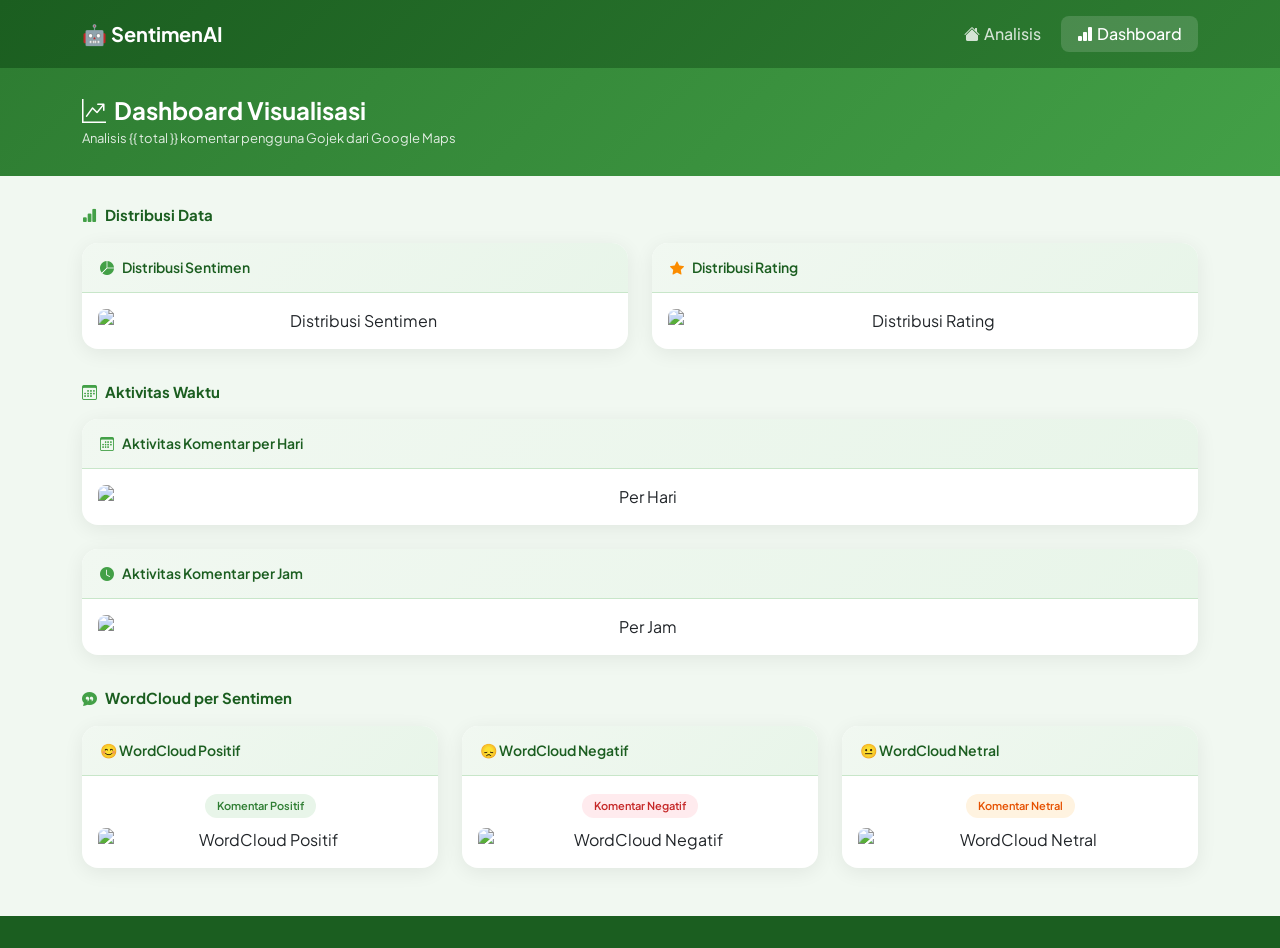
==== templates/dashboard.html @ f093df19 "first commit: sentiment analysis app" ====
<!DOCTYPE html>
<html lang="id">
<head>
  <meta charset="UTF-8">
  <meta name="viewport" content="width=device-width, initial-scale=1">
  <title>Dashboard — SentiGojek</title>
  <link href="https://cdn.jsdelivr.net/npm/bootstrap@5.3.0/dist/css/bootstrap.min.css" rel="stylesheet">
  <link href="https://cdn.jsdelivr.net/npm/bootstrap-icons@1.10.5/font/bootstrap-icons.css" rel="stylesheet">
  <link href="https://fonts.googleapis.com/css2?family=Plus+Jakarta+Sans:wght@400;500;600;700&display=swap" rel="stylesheet">
  <style>
    :root {
      --hijau-tua:  #1B5E20;
      --hijau-mid:  #2E7D32;
      --hijau-muda: #43A047;
      --hijau-soft: #C8E6C9;
      --hijau-pale: #F1F8F1;
    }
    * { font-family: 'Plus Jakarta Sans', sans-serif; }
    body { background: var(--hijau-pale); }

    .navbar {
      background: linear-gradient(135deg, var(--hijau-tua), var(--hijau-mid));
      padding: 14px 0;
    }
    .navbar-brand {
      font-weight: 700; font-size: 20px; color: white !important;
      display: flex; align-items: center; gap: 8px;
    }
    .nav-link {
      color: rgba(255,255,255,0.8) !important; font-weight: 500;
      padding: 6px 16px !important; border-radius: 8px; transition: all 0.2s;
    }
    .nav-link:hover, .nav-link.active {
      color: white !important; background: rgba(255,255,255,0.15);
    }

    .page-header {
      background: linear-gradient(135deg, var(--hijau-mid), var(--hijau-muda));
      color: white; padding: 28px 0; margin-bottom: 28px;
    }
    .page-header h4 { font-weight: 700; margin: 0; }
    .page-header p  { font-size: 13px; opacity: 0.85; margin: 4px 0 0; }

    .viz-card {
      background: white; border-radius: 16px;
      box-shadow: 0 4px 20px rgba(0,0,0,0.07);
      overflow: hidden; margin-bottom: 24px;
    }
    .viz-card-header {
      padding: 14px 18px;
      background: linear-gradient(135deg, var(--hijau-pale), #E8F5E9);
      border-bottom: 1px solid var(--hijau-soft);
      font-weight: 600; font-size: 14px; color: var(--hijau-tua);
      display: flex; align-items: center; gap: 8px;
    }
    .viz-card-body { padding: 16px; text-align: center; }
    .viz-card-body img { width: 100%; border-radius: 8px; display: block; }

    .wc-badge {
      display: inline-block; padding: 4px 12px; border-radius: 20px;
      font-size: 11px; font-weight: 600; margin-bottom: 10px;
    }
    .wc-badge.positif { background: #E8F5E9; color: #2E7D32; }
    .wc-badge.negatif  { background: #FFEBEE; color: #C62828; }
    .wc-badge.netral   { background: #FFF3E0; color: #E65100; }

    .section-title {
      font-size: 15px; font-weight: 700; color: var(--hijau-tua);
      margin: 8px 0 16px; display: flex; align-items: center; gap: 8px;
    }

    footer {
      background: var(--hijau-tua); color: rgba(255,255,255,0.7);
      text-align: center; padding: 16px; font-size: 12px; margin-top: 24px;
    }
    footer span { color: white; font-weight: 600; }
  </style>
</head>
<body>

<nav class="navbar navbar-expand-lg">
  <div class="container">
    <a class="navbar-brand" href="/">🤖 SentimenAI</a>
    <div class="d-flex gap-1">
      <a class="nav-link" href="/"><i class="bi bi-house-fill me-1"></i>Analisis</a>
      <a class="nav-link active" href="/dashboard"><i class="bi bi-bar-chart-fill me-1"></i>Dashboard</a>
    </div>
  </div>
</nav>

<div class="page-header">
  <div class="container">
    <h4><i class="bi bi-graph-up-arrow me-2"></i>Dashboard Visualisasi</h4>
    <p>Analisis {{ total }} komentar pengguna Gojek dari Google Maps</p>
  </div>
</div>

<div class="container">

  <!-- Baris 1: Distribusi + Rating -->
  <div class="section-title">
    <i class="bi bi-bar-chart-fill" style="color:var(--hijau-muda)"></i>
    Distribusi Data
  </div>
  <div class="row">
    <div class="col-md-6">
      <div class="viz-card">
        <div class="viz-card-header">
          <i class="bi bi-pie-chart-fill" style="color:var(--hijau-muda)"></i>
          Distribusi Sentimen
        </div>
        <div class="viz-card-body">
          <img src="/static/images/chart_distribusi.png" alt="Distribusi Sentimen">
        </div>
      </div>
    </div>
    <div class="col-md-6">
      <div class="viz-card">
        <div class="viz-card-header">
          <i class="bi bi-star-fill" style="color:#FB8C00"></i>
          Distribusi Rating
        </div>
        <div class="viz-card-body">
          <img src="/static/images/chart_platform.png" alt="Distribusi Rating">
        </div>
      </div>
    </div>
  </div>

  <!-- Baris 2: Per Hari -->
  <div class="section-title">
    <i class="bi bi-calendar3" style="color:var(--hijau-muda)"></i>
    Aktivitas Waktu
  </div>
  <div class="row">
    <div class="col-12">
      <div class="viz-card">
        <div class="viz-card-header">
          <i class="bi bi-calendar3" style="color:var(--hijau-muda)"></i>
          Aktivitas Komentar per Hari
        </div>
        <div class="viz-card-body">
          <img src="/static/images/chart_hari.png" alt="Per Hari">
        </div>
      </div>
    </div>
  </div>

  <!-- Baris 3: Per Jam -->
  <div class="row">
    <div class="col-12">
      <div class="viz-card">
        <div class="viz-card-header">
          <i class="bi bi-clock-fill" style="color:var(--hijau-muda)"></i>
          Aktivitas Komentar per Jam
        </div>
        <div class="viz-card-body">
          <img src="/static/images/chart_jam.png" alt="Per Jam">
        </div>
      </div>
    </div>
  </div>

  <!-- Baris 4: WordCloud -->
  <div class="section-title">
    <i class="bi bi-chat-quote-fill" style="color:var(--hijau-muda)"></i>
    WordCloud per Sentimen
  </div>
  <div class="row">
    <div class="col-md-4">
      <div class="viz-card">
        <div class="viz-card-header">😊 WordCloud Positif</div>
        <div class="viz-card-body">
          <span class="wc-badge positif">Komentar Positif</span>
          <img src="/static/images/wordcloud_positif.png" alt="WordCloud Positif">
        </div>
      </div>
    </div>
    <div class="col-md-4">
      <div class="viz-card">
        <div class="viz-card-header">😞 WordCloud Negatif</div>
        <div class="viz-card-body">
          <span class="wc-badge negatif">Komentar Negatif</span>
          <img src="/static/images/wordcloud_negatif.png" alt="WordCloud Negatif">
        </div>
      </div>
    </div>
    <div class="col-md-4">
      <div class="viz-card">
        <div class="viz-card-header">😐 WordCloud Netral</div>
        <div class="viz-card-body">
          <span class="wc-badge netral">Komentar Netral</span>
          <img src="/static/images/wordcloud_netral.png" alt="WordCloud Netral">
        </div>
      </div>
    </div>
  </div>

</div>

<footer>
 
</footer>

<script src="https://cdn.jsdelivr.net/npm/bootstrap@5.3.0/dist/js/bootstrap.bundle.min.js"></script>
</body>
</html>
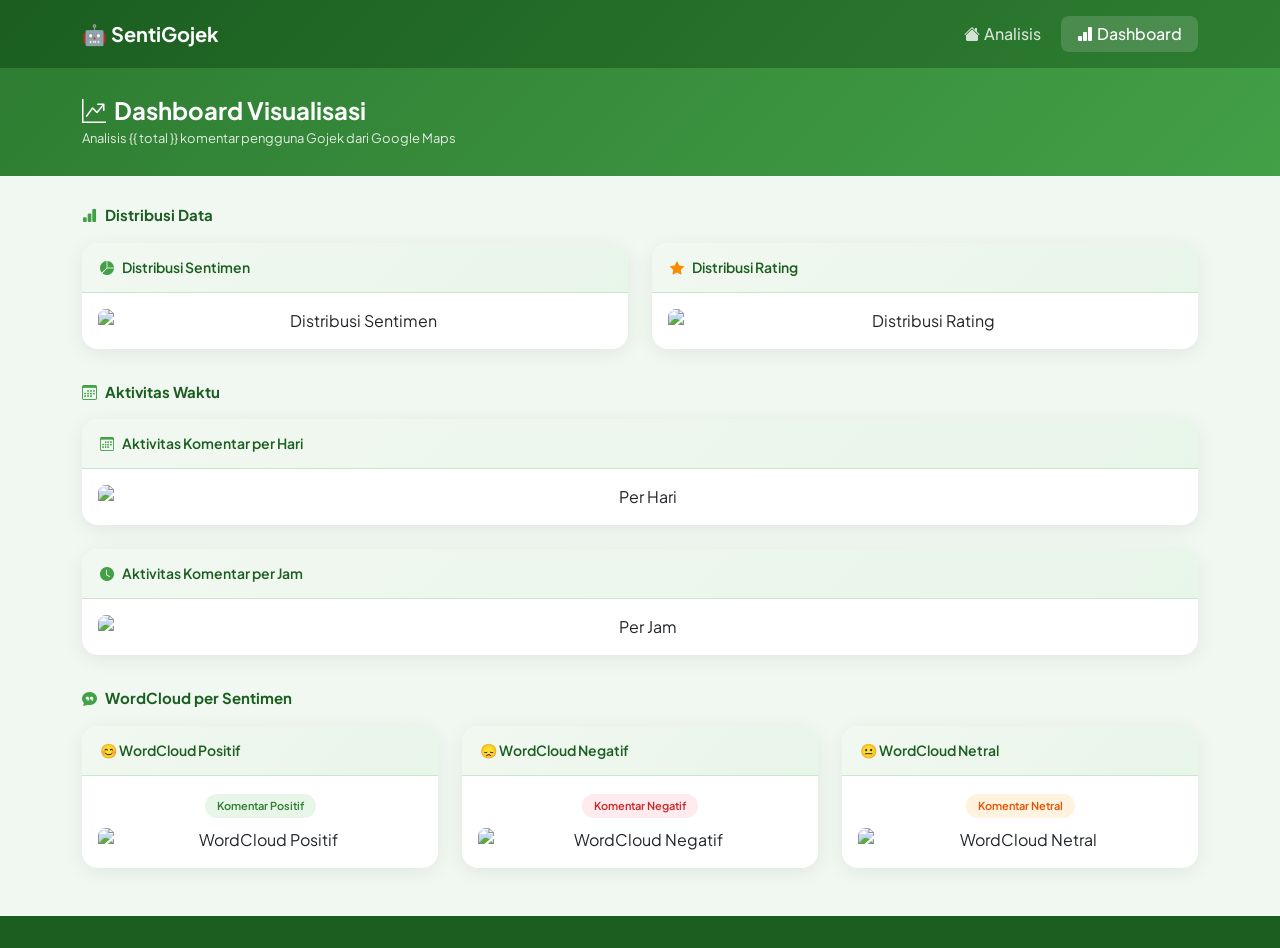
==== commit f6d1b2ce: "update" ====
--- a/templates/dashboard.html
+++ b/templates/dashboard.html
@@ -80,7 +80,7 @@
 
 <nav class="navbar navbar-expand-lg">
   <div class="container">
-    <a class="navbar-brand" href="/">🤖 SentimenAI</a>
+    <a class="navbar-brand" href="/">🤖 SentiGojek</a>
     <div class="d-flex gap-1">
       <a class="nav-link" href="/"><i class="bi bi-house-fill me-1"></i>Analisis</a>
       <a class="nav-link active" href="/dashboard"><i class="bi bi-bar-chart-fill me-1"></i>Dashboard</a>
